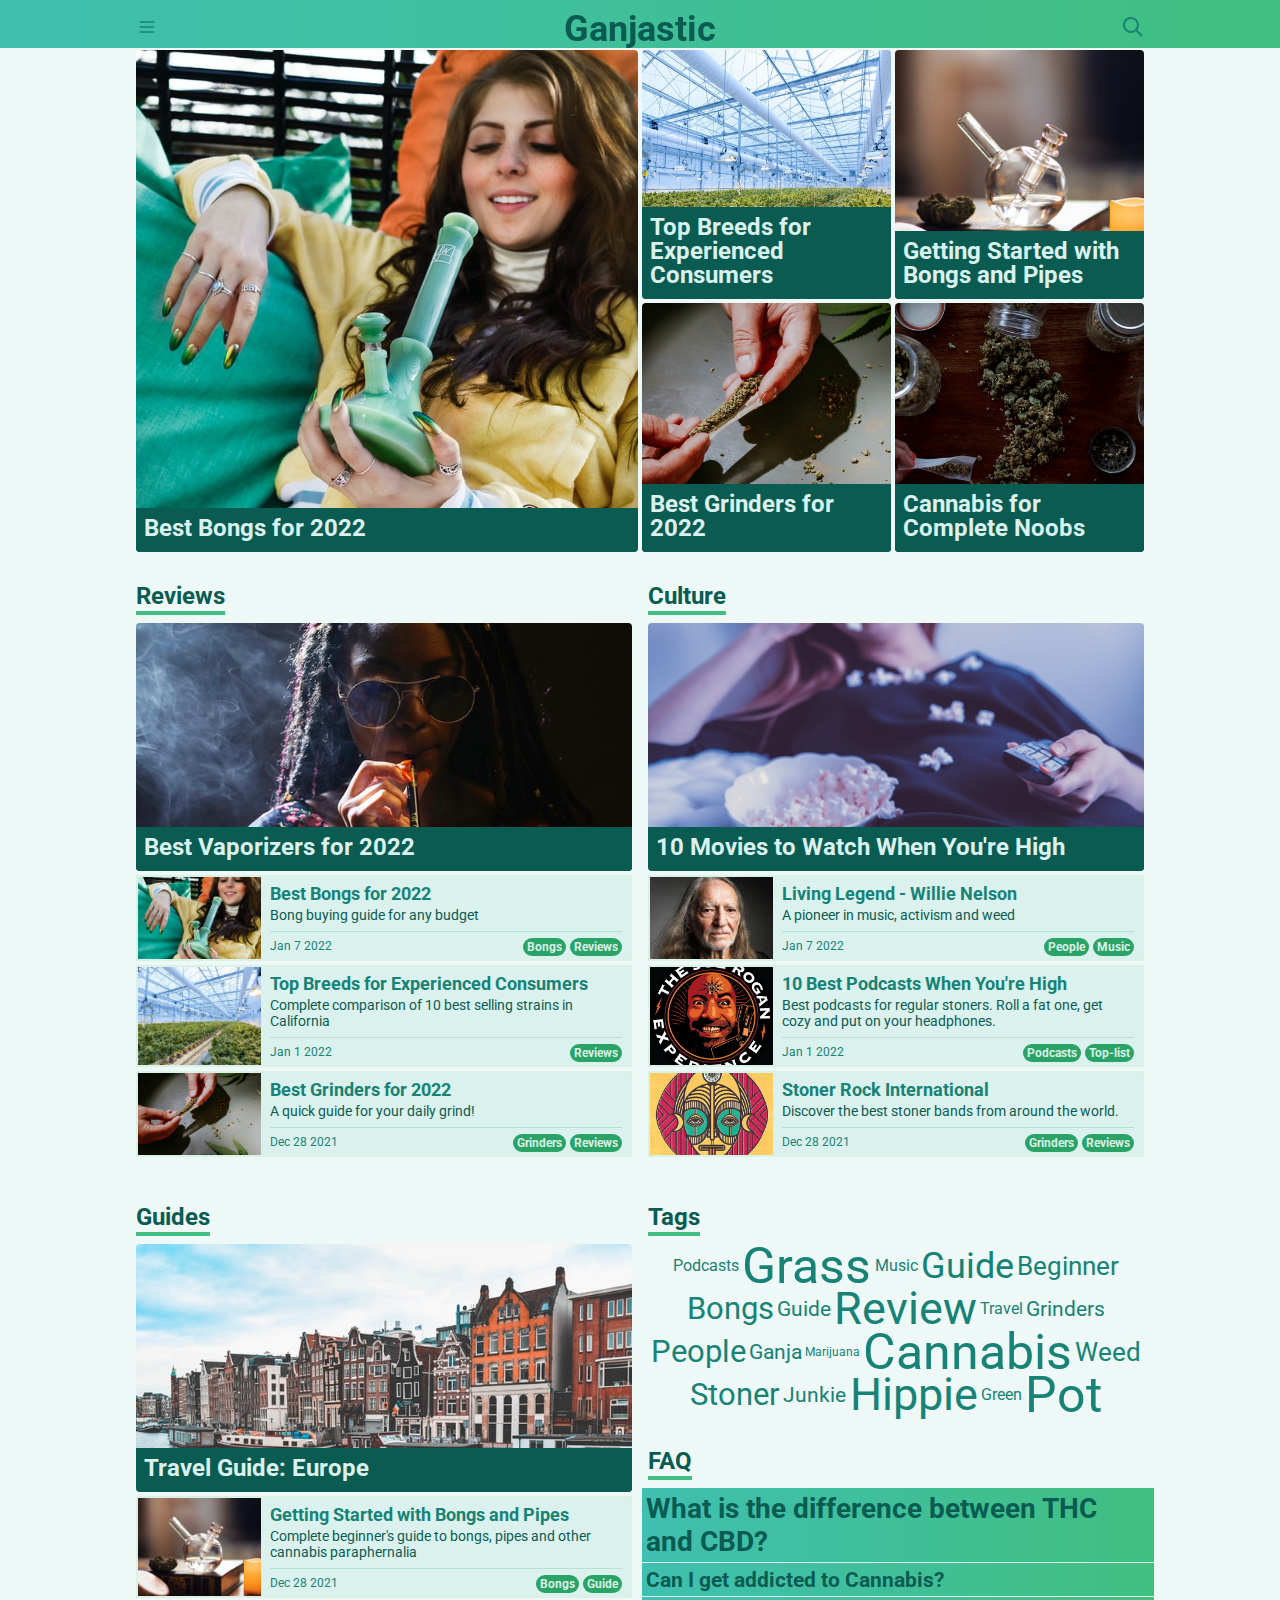
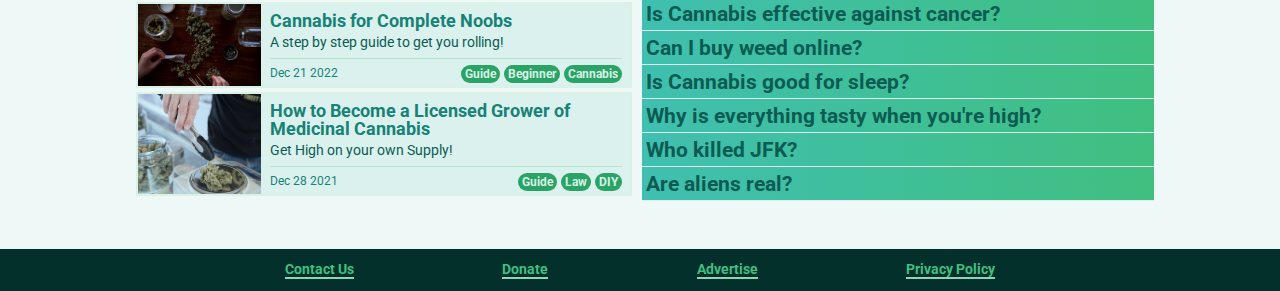
==== index.html @ bafd2094 "Initial commit" ====
<!DOCTYPE html>
<html>
    <head>
        <meta charset="UTF-8" />
        <meta name="viewport" content="width=device-width" />
        <title>Ganjastic - Mockup</title>
        <link rel="stylesheet" href="static/css/main.css" type="text/css" media="screen" title="no title" charset="utf-8">
        <link rel="preconnect" href="https://fonts.googleapis.com">
        <link rel="preconnect" href="https://fonts.gstatic.com" crossorigin>
        <link href="https://fonts.googleapis.com/css2?family=Lora:ital,wght@0,400;0,500;0,600;0,700;1,400;1,500;1,600;1,700&family=Roboto:ital,wght@0,100;0,300;0,400;0,500;0,700;0,900;1,100;1,300;1,400;1,500;1,700;1,900&display=swap" rel="stylesheet">
    </head>
    <body>
        <header>
            <!-- Navigation -->
            <nav id="navbar" class="flex gradient navbar">
                <div class="flex menubar container">
                    <!-- Menu Button -->
                    <button id="navToggle" class="navicon mobile-nav-toggle">
                        <svg xmlns="http://www.w3.org/2000/svg" fill="none" viewBox="0 0 24 24" stroke="currentColor">
                            <path stroke-linecap="round" stroke-linejoin="round" stroke-width="2" d="M4 6h16M4 12h16M4 18h16" />
                        </svg>
                    </button>
                    <!-- Logo -->
                    <a href="" class="navlink"><h1>Ganjastic</h1></a>
                    <!-- Search Button -->
                    <button id="searchToggle" class="navicon searchToggle">
                        <svg xmlns="http://www.w3.org/2000/svg" fill="currentColor" viewBox="0 0 20 20">
                            <path d="M12.9 14.32a8 8 0 1 1 1.41-1.41l5.35 5.33-1.42 1.42-5.33-5.34zM8 14A6 6 0 1 0 8 2a6 6 0 0 0 0 12z"></path>
                        </svg>
                    </button>
                </div>
                <!-- Primary Menu list -->
                <ul id="primaryNav" data-visible="false" class="primary-navigation flex gradient">
                   <li class="active">
                       <!-- Navigation link goes here -->
                       <a href="" class="navlink active">Home</a>
                   </li>
                   <li>
                       <!-- Navigation link goes here -->
                       <a href="" class="navlink">Reviews</a>
                   </li>
                   <li>
                       <!-- Navigation link goes here -->
                       <a href="" class="navlink">Culture</a>
                   </li>
                   <li>
                       <!-- Navigation link goes here -->
                       <a href="" class="navlink">Blog</a>
                   </li>
                   <li>
                       <!-- Navigation link goes here -->
                       <a href="" class="navlink">FAQ</a>
                   </li>
                   <li>
                       <!-- Navigation link goes here -->
                       <a href="" class="navlink">Contact</a>
                   </li>
                </ul>
                <!-- Search Box -->
                <div id="searchBox" class="searchBox gradient flex" data-visible="false">
                    <button id="searchClear" class="searchClear"><span class="navlink">x</span></button>

                    <input class="searchInput" type="search" value="" placeholder="Search..." name="q" id="q"/>
                    <button class="searchSubmit">
                        <spa class="navlink">Go</span>
                    </button>

                </div>
            </nav>
        </header>

        <main>
            <div class="container main-container">
                <!-- Featured Section -->
                <section class="featured-section">
                    <div class="default-grid grid">
                    <!-- Featured article card -->
                        <div class="article-card grid stacked">
                                <!-- Image goes here -->
                            <a href=""><img class="article-card--image" src="static/img/024-sm.jpg" alt=""></a>
                            <div class="article-card-content">
                                    <!-- Title goes here -->
                                <a href=""><h3 class="article-card-title">Best Bongs for 2022</h3></a>
                                    <!-- Subtitle goes here -->
                                    <div class="article-card-content-minor">

                                        <p class="article-card-subtitle">Bong buying guide for any budget</p>
                                        <div class="article-card-info">
                                            <!-- Date goes here -->
                                            <span class="date">Jan 7 2022</span>
                                            <!-- Tags go here -->
                                            <div class="tag-container">
                                            <a href=""><span class="tag">Bongs</span></a>
                                            <a href=""><span class="tag">Reviews</span></a>
                                            </div>
                                        </div>
                                    </div>
                            </div>
                        </div>
                        <!-- Cards after featured card -->
                        <!-- Another article card -->
                        <div class="article-card grid stacked">
                                <!-- Image goes here -->
                            <a href=""><img class="article-card--image" src="static/img/007-sm.jpg" alt=""></a>
                            <div class="article-card-content">
                                    <!-- Title goes here -->
                                <a href=""><h3 class="article-card-title">Top Breeds for Experienced Consumers</h3></a>
                                    <!-- Subtitle goes here -->
                                <div class="article-card-content-minor">
                                    <p class="article-card-subtitle">Complete comparison of 10 best selling strains in California</p>
                                    <div class="article-card-info">
                                        <!-- Date goes here -->
                                        <span class="date">Jan 1 2022</span>
                                        <!-- Tags go here -->
                                        <div class="tag-container">
                                        <a href=""><span class="tag">Reviews</span></a>
                                        </div>
                                    </div>
                                </div>
                            </div>
                        </div>
                        <!-- Another article card -->
                        <div class="article-card grid stacked">
                                <!-- Image goes here -->
                            <a href=""><img class="article-card--image" src="static/img/023-sm.jpg" alt=""></a>
                            <div class="article-card-content">
                                    <!-- Title goes here -->
                                <a href=""><h3 class="article-card-title">Getting Started with Bongs and Pipes</h3></a>
                                <div class="article-card-content-minor">
                                        <!-- Subtitle goes here -->
                                    <p class="article-card-subtitle">Complete beginner's guide to bongs, pipes and other cannabis paraphernalia</p>
                                    <div class="article-card-info">
                                        <!-- Date goes here -->
                                        <span class="date">Dec 28 2021</span>
                                        <!-- Tags go here -->
                                        <div class="tag-container">
                                        <a href=""><span class="tag">Bongs</span></a>
                                        <a href=""><span class="tag">Guide</span></a>
                                        </div>
                                    </div>
                                </div>
                            </div>
                        </div>
                        <!-- Another article card -->
                        <div class="article-card grid stacked">
                                <!-- Image goes here -->
                            <a href=""><img class="article-card--image" src="static/img/022-sm.jpg" alt=""></a>
                            <div class="article-card-content">
                                    <!-- Title goes here -->
                                <a href=""><h3 class="article-card-title">Best Grinders for 2022</h3></a>
                                    <!-- Subtitle goes here -->
                            <div class="article-card-content-minor">
                                <a href=""><p class="article-card-subtitle">A quick guide for your daily grind!</p></a>
                                <div class="article-card-info">
                                    <!-- Date goes here -->
                                    <span class="date">Dec 28 2021</span>
                                    <!-- Tags go here -->
                                    <div class="tag-container">
                                    <a href=""><span class="tag">Grinders</span></a>
                                    <a href=""><span class="tag">Reviews</span></a>
                                    </div>
                                </div>
                                </div>
                            </div>
                        </div>
                        <!-- Another article card -->
                        <div class="article-card grid stacked">
                                <!-- Image goes here -->
                            <a href=""><img class="article-card--image" src="static/img/006-sm.jpg" alt=""></a>
                            <div class="article-card-content">
                                <!-- Title goes here -->
                                <a href=""><h3 class="article-card-title">Cannabis for Complete Noobs</h3></a>
                                    <!-- Subtitle goes here -->
                                <div class="article-card-content-minor">
                                    <p class="article-card-subtitle">A step by step guide to get you rolling!</p>
                                    <div class="article-card-info">
                                        <!-- Date goes here -->
                                        <span class="date">Dec 21 2022</span>
                                        <div class="tag-container">

                                        <!-- Tags go here -->
                                        <a href=""><span class="tag">Guide</span></a>
                                        <a href=""><span class="tag">Beginner</span></a>
                                        <a href=""><span class="tag">Cannabis</span></a>
                                        </div>
                                    </div>
                                </div>
                            </div>
                        </div>
                    </div>
                </section>

                <!-- Double Section #1 -->
                <div class="section-container grid">
                    <!-- Section #1 -->
                    <section class="article-section" >
                        <h2 class="main-section-heading"><a href="">Reviews</a></h2>
                        <div class="default-grid grid">                    
                            <!-- Another horizontal article card -->
                            <div class="article-card grid stacked">
                                    <!-- Image goes here -->
                                <a href=""><img class="article-card--image" src="static/img/clear-cannabis-QckzT2c1ICs-unsplash.jpg" alt=""></a>
                                <div class="article-card-content">
                                        <!-- Title goes here -->
                                    <a href=""><h3 class="article-card-title">Best Vaporizers for 2022</h3></a>
                                        <!-- Subtitle goes here -->
                                    <div class="article-card-content-minor">
                                        <p class="article-card-subtitle">Best vaporizer brands reviewed</p>
                                        <div class="article-card-info">
                                            <!-- Date goes here -->
                                            <span class="date">Jan 9 2022</span>
                                            <!-- Tags go here -->
                                            <div class="tag-container">
                                            <span class="tag">Reviews</span>
                                            </div>
                                        </div>
                                    </div>
                                </div>
                            </div>                    
                        
                            <!-- Another horizontal article card -->
                            <div class="horizontal-article-card grid">
                                    <!-- Image goes here -->
                                <a href=""><img class="article-card--image" src="static/img/024-sm.jpg" alt=""></a>
                                <div class="article-card-content">
                                        <!-- Title goes here -->
                                    <a href=""><h3 class="article-card-title">Best Bongs for 2022</h3></a>
                                        <!-- Subtitle goes here -->
                                    <div class="article-card-content-minor">
                                        <p class="article-card-subtitle">Bong buying guide for any budget</p>
                                        <div class="article-card-info">
                                            <!-- Date goes here -->
                                            <span class="date">Jan 7 2022</span>
                                            <!-- Tags go here -->
                                            <div class="tag-container">
                                            <a href=""><span class="tag">Bongs</span></a>
                                            <a href=""><span class="tag">Reviews</span></a>
                                            </div>
                                        </div>
                                    </div>
                                </div>
                            </div>
                        
                            <!-- Another horizontal article card -->
                            <div class="horizontal-article-card grid">
                                    <!-- Image goes here -->
                                <a href=""><img class="article-card--image" src="static/img/007-sm.jpg" alt=""></a>
                                <div class="article-card-content">
                                        <!-- Title goes here -->
                                    <a href=""><h3 class="article-card-title">Top Breeds for Experienced Consumers</h3></a>
                                        <!-- Subtitle goes here -->
                                    <div class="article-card-content-minor">
                                        <p class="article-card-subtitle">Complete comparison of 10 best selling strains in California</p>
                                        <div class="article-card-info">
                                            <!-- Date goes here -->
                                            <span class="date">Jan 1 2022</span>
                                            <!-- Tags go here -->
                                            <div class="tag-container">
                                                <a href=""><span class="tag">Reviews</span></a>
                                            </div>
                                        </div>
                                    </div>
                                </div>
                            </div>                    
                        
                            <!-- Another horizontal article card -->
                            <div class="horizontal-article-card grid">
                                    <!-- Image goes here -->
                                <img class="article-card--image" src="static/img/022-sm.jpg" alt="">
                                <div class="article-card-content">
                                        <!-- Title goes here -->
                                    <a href=""><h3 class="article-card-title">Best Grinders for 2022</h3></a>
                                        <!-- Subtitle goes here -->
                                    <div class="article-card-content-minor">
                                        <a href=""><p class="article-card-subtitle">A quick guide for your daily grind!</p></a>
                                        <div class="article-card-info">
                                            <!-- Date goes here -->
                                            <span class="date">Dec 28 2021</span>
                                            <!-- Tags go here -->
                                            <div class="tag-container">
                                            <a href=""><span class="tag">Grinders</span></a>
                                            <a href=""><span class="tag">Reviews</span></a>
                                            </div>
                                        </div>
                                    </div>
                                </div>
                            </div>
                        </div>
                    
                    </section>
                    <!-- Section #2 -->
                    <section class="article-section" >
                        <h2 class="main-section-heading"><a href="">Culture</a></h2>
                        <div class="default-grid grid">                    
                            <!-- Another horizontal article card -->
                            <div class="article-card grid stacked">
                                    <!-- Image goes here -->
                                <a href=""><img class="article-card--image" src="static/img/jeshoots-com-PpYOQgsZDM4-unsplash.jpg" alt=""></a>
                                <div class="article-card-content">
                                        <!-- Title goes here -->
                                    <a href=""><h3 class="article-card-title">10 Movies to Watch When You're High</h3></a>
                                        <!-- Subtitle goes here -->
                                    <div class="article-card-content-minor">
                                        <p class="article-card-subtitle">Best movies for couch stoners!</p>
                                        <div class="article-card-info">
                                            <!-- Date goes here -->
                                            <span class="date">Jan 2 2022</span>
                                            <!-- Tags go here -->
                                            <div class="tag-container">
                                            <span class="tag">Movies</span>
                                            <span class="tag">Top-list</span>
                                            </div>
                                        </div>
                                    </div>
                                </div>
                            </div>                    
                        
                            <!-- Another horizontal article card -->
                            <div class="horizontal-article-card grid">
                                    <!-- Image goes here -->
                                <a href=""><img class="article-card--image" src="static/img/WillieNelson_Seliger.jpg" alt=""></a>
                                <div class="article-card-content">
                                        <!-- Title goes here -->
                                    <a href=""><h3 class="article-card-title">Living Legend - Willie Nelson</h3></a>
                                        <!-- Subtitle goes here -->
                                    <div class="article-card-content-minor">
                                        <p class="article-card-subtitle">A pioneer in music, activism and weed</p>
                                        <div class="article-card-info">
                                            <!-- Date goes here -->
                                            <span class="date">Jan 7 2022</span>
                                            <!-- Tags go here -->
                                            <div class="tag-container">
                                            <a href=""><span class="tag">People</span></a>
                                            <a href=""><span class="tag">Music</span></a>
                                            </div>
                                        </div>
                                    </div>
                                </div>
                            </div>
                        
                            <!-- Another horizontal article card -->
                            <div class="horizontal-article-card grid">
                                    <!-- Image goes here -->
                                <a href=""><img class="article-card--image" src="static/img/jre.jpg" alt=""></a>
                                <div class="article-card-content">
                                        <!-- Title goes here -->
                                    <a href=""><h3 class="article-card-title">10 Best Podcasts When You're High</h3></a>
                                        <!-- Subtitle goes here -->
                                    <div class="article-card-content-minor">
                                        <p class="article-card-subtitle">Best podcasts for regular stoners. Roll a fat one, get cozy and put on your headphones.</p>
                                        <div class="article-card-info">
                                            <!-- Date goes here -->
                                            <span class="date">Jan 1 2022</span>
                                            <!-- Tags go here -->
                                            <div class="tag-container">
                                                <a href=""><span class="tag">Podcasts</span></a>
                                                <a href=""><span class="tag">Top-list</span></a>
                                            </div>
                                        </div>
                                    </div>
                                </div>
                            </div>                    
                        
                            <!-- Another horizontal article card -->
                            <div class="horizontal-article-card grid">
                                    <!-- Image goes here -->
                                <img class="article-card--image" src="static/img/naxatras.jpg" alt="">
                                <div class="article-card-content">
                                        <!-- Title goes here -->
                                    <a href=""><h3 class="article-card-title">Stoner Rock International</h3></a>
                                        <!-- Subtitle goes here -->
                                    <div class="article-card-content-minor">
                                        <a href=""><p class="article-card-subtitle">Discover the best stoner bands from around the world.</p></a>
                                        <div class="article-card-info">
                                            <!-- Date goes here -->
                                            <span class="date">Dec 28 2021</span>
                                            <!-- Tags go here -->
                                            <div class="tag-container">
                                            <a href=""><span class="tag">Grinders</span></a>
                                            <a href=""><span class="tag">Reviews</span></a>
                                            </div>
                                        </div>
                                    </div>
                                </div>
                            </div>
                        </div>
                    
                    </section>
                </div>
                <!-- Double Section #2 -->
                <div class="section-container grid">
                    <!-- Section #2.1 -->
                    <section class="article-section" >
                        <h2 class="main-section-heading"><a href="">Guides</a></h2>
                        <div class="default-grid grid">                    
                            <!-- Another horizontal article card -->
                            <div class="article-card grid stacked">
                                    <!-- Image goes here -->
                                <a href=""><img class="article-card--image" src="static/img/nastya-dulhiier-FiSdT1rZKH8-unsplash.jpg" alt=""></a>
                                <div class="article-card-content">
                                        <!-- Title goes here -->
                                    <a href=""><h3 class="article-card-title">Travel Guide: Europe</h3></a>
                                        <!-- Subtitle goes here -->
                                    <div class="article-card-content-minor">
                                        <p class="article-card-subtitle">What to do and what no do when you're trying to get high in the EU</p>
                                        <div class="article-card-info">
                                            <!-- Date goes here -->
                                            <span class="date">Dec 15 2021</span>
                                            <!-- Tags go here -->
                                            <div class="tag-container">
                                            <span class="tag">Guide</span>
                                            <span class="tag">Travel</span>
                                            </div>
                                        </div>
                                    </div>
                                </div>
                            </div>                    
                        
                            <!-- Another horizontal article card -->
                            <div class="horizontal-article-card grid">
                                                                <!-- Image goes here -->
                                <a href=""><img class="article-card--image" src="static/img/023-sm.jpg" alt=""></a>
                                <div class="article-card-content">
                                        <!-- Title goes here -->
                                    <a href=""><h3 class="article-card-title">Getting Started with Bongs and Pipes</h3></a>
                                    <div class="article-card-content-minor">
                                            <!-- Subtitle goes here -->
                                        <p class="article-card-subtitle">Complete beginner's guide to bongs, pipes and other cannabis paraphernalia</p>
                                        <div class="article-card-info">
                                            <!-- Date goes here -->
                                            <span class="date">Dec 28 2021</span>
                                            <!-- Tags go here -->
                                            <div class="tag-container">
                                            <a href=""><span class="tag">Bongs</span></a>
                                            <a href=""><span class="tag">Guide</span></a>
                                            </div>
                                        </div>
                                    </div>
                                </div>
                            </div>
                        
                            <!-- Another horizontal article card -->
                            <div class="horizontal-article-card grid">
                                <!-- Image goes here -->
                                <a href=""><img class="article-card--image" src="static/img/006-sm.jpg" alt=""></a>
                                <div class="article-card-content">
                                    <!-- Title goes here -->
                                    <a href=""><h3 class="article-card-title">Cannabis for Complete Noobs</h3></a>
                                        <!-- Subtitle goes here -->
                                    <div class="article-card-content-minor">
                                        <p class="article-card-subtitle">A step by step guide to get you rolling!</p>
                                        <div class="article-card-info">
                                            <!-- Date goes here -->
                                            <span class="date">Dec 21 2022</span>
                                            <div class="tag-container">
    
                                            <!-- Tags go here -->
                                            <a href=""><span class="tag">Guide</span></a>
                                            <a href=""><span class="tag">Beginner</span></a>
                                            <a href=""><span class="tag">Cannabis</span></a>
                                            </div>
                                        </div>
                                    </div>
                                </div>
                            </div>                    
                        
                            <!-- Another horizontal article card -->
                            <div class="horizontal-article-card grid">
                                    <!-- Image goes here -->
                                <img class="article-card--image" src="static/img/004-sm.jpg" alt="">
                                <div class="article-card-content">
                                        <!-- Title goes here -->
                                    <a href=""><h3 class="article-card-title">How to Become a Licensed Grower of Medicinal Cannabis</h3></a>
                                        <!-- Subtitle goes here -->
                                    <div class="article-card-content-minor">
                                        <a href=""><p class="article-card-subtitle">Get High on your own Supply!</p></a>
                                        <div class="article-card-info">
                                            <!-- Date goes here -->
                                            <span class="date">Dec 28 2021</span>
                                            <!-- Tags go here -->
                                            <div class="tag-container">
                                            <a href=""><span class="tag">Guide</span></a>
                                            <a href=""><span class="tag">Law</span></a>
                                            <a href=""><span class="tag">DIY</span></a>
                                            </div>
                                        </div>
                                    </div>
                                </div>
                            </div>
                        </div>
                    
                    </section>
                    <!-- Section #2 -->
                    <section class="article-section" >

                        <div>
                            <h2 class="main-section-heading"><a href="">Tags</a></h2>
                            <div class="tag-cloud grid">
                                <ul class="cloud">
                                    <li><a data-weight="3"href="">Podcasts</a><span></span></li>
                                    <li><a data-weight="10"href="">Grass</a><span></span></li>
                                    <li><a data-weight="3"href="">Music</a><span></span></li>
                                    <li><a data-weight="7"href="">Guide</a><span></span></li>
                                    <li><a data-weight="5"href="">Beginner</a><span></span></li>
                                    <li><a data-weight="6"href="">Bongs</a><span></span></li>
                                    <li><a data-weight="4"href="">Guide</a><span></span></li>
                                    <li><a data-weight="9"href="">Review</a><span></span></li>
                                    <li><a data-weight="3"href="">Travel</a><span></span></li>
                                    <li><a data-weight="4"href="">Grinders</a><span></span></li>
                                    <li><a data-weight="6"href="">People</a><span></span></li>
                                    <li><a data-weight="4"href="">Ganja</a><span></span></li>
                                    <li><a data-weight="2"href="">Marijuana</a><span></span></li>
                                    <li><a data-weight="10"href="">Cannabis</a><span></span></li>
                                    <li><a data-weight="5"href="">Weed</a><span></span></li>
                                    <li><a data-weight="6"href="">Stoner</a><span></span></li>
                                    <li><a data-weight="4"href="">Junkie</a><span></span></li>
                                    <li><a data-weight="9"href="">Hippie</a><span></span></li>
                                    <li><a data-weight="3"href="">Green</a><span></span></li>
                                    <li><a data-weight="10"href="">Pot</a><span></span></li>
                                    
                                </ul>
                                

                            </div>
                        </div>
                        <div>
                            <h2 class="main-section-heading"><a href="">FAQ</a></h2>
                            <div class="grid">                    
                                <!-- FAQ -->
                                <div class="gradient faq">
                                    <a href=""><h3>What is the difference between THC and CBD?</h3></a>
                                </div>
                                <div class="gradient faq">
                                    <a href=""><h3>Can I get addicted to Cannabis?</h3></a>
                                </div>
                                <div class="gradient faq">
                                    <a href=""><h3>Is Cannabis effective against cancer?</h3></a>
                                </div>
                                <div class="gradient faq">
                                    <a href=""><h3>Can I buy weed online?</h3></a>
                                </div>
                                <div class="gradient faq">
                                    <a href=""><h3>Is Cannabis good for sleep?</h3></a>
                                </div>
                                <div class="gradient faq">
                                    <a href=""><h3>Why is everything tasty when you're high?</h3></a>
                                </div>
                                <div class="gradient faq">
                                    <a href=""><h3>Who killed JFK?</h3></a>
                                </div>
                                <div class="gradient faq">
                                    <a href=""><h3>Are aliens real?</h3></a>
                                </div>
                            </div>
                        </div>                    
                    </section>

                </div>                            
           </div>
        </main>
        <footer class="footer-container">
            <div class="footer flex container">
                <a href="">Contact Us</a>
                <a href="">Donate</a>
                <a href="">Advertise</a>
                <a href="">Privacy Policy</a>               
            </div>
        </footer>
         <script src="static/js/nav.js"></script>
    </body>
</html>
---- static/css/main.css ----
/*========================================
Root Variables
========================================*/

:root {
/* Colors */
    --clr-primary-50: hsl(173, 45%, 95%);
    --clr-primary-100: hsl(173, 45%, 90%);
    --clr-primary-200: hsl(173, 45%, 80%);
    --clr-primary-300: hsl(173, 45%, 70%);
    --clr-primary-400: hsl(173, 45%, 60%);
    --clr-primary-500: hsl(173, 50%, 50%);
    --clr-primary-600: hsl(173, 60%, 40%);
    --clr-primary-700: hsl(173, 70%, 30%);
    --clr-primary-800: hsl(173, 80%, 20%);
    --clr-primary-900: hsl(173, 90%, 10%);
    --clr-secondary-50: hsl(150, 45%, 95%);
    --clr-secondary-100: hsl(150, 45%, 90%);
    --clr-secondary-200: hsl(150, 45%, 80%);
    --clr-secondary-300: hsl(150, 45%, 70%);
    --clr-secondary-400: hsl(150, 45%, 60%);
    --clr-secondary-500: hsl(150, 50%, 50%);
    --clr-secondary-600: hsl(150, 60%, 40%);
    --clr-secondary-700: hsl(150, 70%, 30%);
    --clr-secondary-800: hsl(150, 80%, 20%);
    --clr-secondary-900: hsl(150, 90%, 10%);

/* Font Sizes */
    --fs-100: 0.65rem;
    --fs-200: 0.725rem;
    --fs-300: 0.85rem;
    --fs-400: 1rem;
    --fs-500: 1.125rem;
    --fs-600: 1.5rem;
    --fs-700: 1.75rem;
    --fs-800: 2rem;
    --fs-900: 2.75rem;
/* Font Faces */
    --ff-primary: "Roboto", sans-serif;
    --ff-secondary: "Lora", serif;
}

/*========================================
Reset CSS
========================================*/

/* Box sizing rules */
*,
*::before,
*::after {
  box-sizing: border-box;
}

/* Remove default margin */
body,
h1,
h2,
h3,
h4,
p,
figure,
blockquote,
dl,
dd,
li {
  margin: 0;
  padding: 0;
}

/* Remove list styles on ul, ol elements with a list role, which suggests default styling will be removed */
ul,
ol {
  list-style: none;
  padding: 0;
  margin: 0;
}

/* Set core root defaults */
html:focus-within {
  scroll-behavior: smooth;
}

/* Set core body defaults */
body {
  text-rendering: optimizeSpeed;
  background: var(--clr-primary-50);
}

/* A elements that don't have a class get default styles */
a {
  text-decoration: none;
  font-family: var(--ff-primary);
  color: inherit;
}

/* Make images easier to work with */
img,
picture {
  max-width: 100%;
  display: block;
}

/* Inherit fonts for inputs and buttons */
input,
button,
textarea,
select {
  font: inherit;
}

/* Remove all animations, transitions and smooth scroll for people that prefer not to see them */
@media (prefers-reduced-motion: reduce) {
  html:focus-within {
   scroll-behavior: auto;
  }

  *,
  *::before,
  *::after {
    animation-duration: 0.01ms !important;
    animation-iteration-count: 1 !important;
    transition-duration: 0.01ms !important;
    scroll-behavior: auto !important;
  }
}

/*========================================
Main CSS
========================================*/
/* General Classes */
/* Main Navigation */
/* Article Cards - Featured Section */

/*========================================
General Classes
========================================*/

.flex {
    display: flex;
}

.grid {
    display: grid;
}

.container {
    max-width: 1024px;
    font-family: var(--ff-primary);
    margin:auto;

}
.stacked > * {
    grid-column: 1/2;
    grid-row: 1/2;
}
.ztop {
    position: fixed;
    z-index: 999;
}

.gradient {
    background: linear-gradient(90deg, var(--clr-primary-500), var(--clr-secondary-500));
}

.article-section {
    margin-bottom: 1rem;
}

/*========================================
Navigation
========================================*/

.navbar {
    font-family: var(--ff-primary);
    position: fixed;
    top: 0;
    z-index: 999;
    width: 100%;
    height: 3rem;
    transition: top 250ms;
}

.menubar {
    z-index: 999;
    align-items: center;
    justify-content: space-between;
    width: 100%;
}

.primary-navigation {
    flex-direction:column;
    gap: 0.5rem;
    position: fixed;
    top:0;
    width: 100%;
    transform: translateX(-100%);
    transition: 250ms ease-in;
    padding-top: 3.5rem;
    padding-left: 2.5rem;
    padding-bottom: 2.5rem;
    z-index: 900;
}

.primary-navigation[data-visible="true"] {
    transform: translateX(0%);
}

.navlink {
    cursor: pointer;
    color: var(--clr-primary-800);
    font-size: var(--fs-500);
    font-weight: 600;
    margin: .5rem
    /* padding: 0.5rem; */
}

.navlink.active {
    border-bottom: .25rem solid var(--clr-primary-600);
}

.navicon {
    color: var(--clr-primary-700);
    cursor: pointer;
    background: transparent;
    width: 2rem;
    border: none;
    margin: .2rem;

}
.searchBox {
    flex-direction: row;
    align-items: center;
    justify-content: center;
    gap: 0.1rem;
    position: fixed;
    top:0;
    width: 100%;
    transform: translateX(100%);
    transition: 250ms ease-in;
    padding-top: 3.5rem;
    padding-bottom: .5rem;
    z-index: 800;
}

.searchBox[data-visible="true"] {
    transform: translateX(0%);
}

.searchBox input {
    color: var(--clr-primary-900);
    width: 100%;
    max-width: 700px;
    height: var(--fs-600);
    border: none;
    box-shadow: 1px 10px 5px hsl(0, 0%, 0%, .15)
}

.searchBox button {
    background: transparent;
    border: none;
}

.main-section-heading {
    width: fit-content;
    margin-top: 1.75rem;
    margin-bottom: .5rem;
    margin-left: .5rem;
    font-size: var(--fs-600);
    font-weight: 700;
    font-family: var(--ff-secondary);
    color: var(--clr-primary-800);
    border-bottom: solid .25rem var(--clr-secondary-500)
}

.main-container {
    margin-top: 3.125rem;
}

.default-grid {
    margin-left: .5rem;
    margin-right: .5rem;
    grid-template-rows: repeat(auto-fit, minmax(5rem, 1fr));
    gap: .25rem;
}
/*========================================
Featured Articles
========================================*/


.featured-sidebar {
    gap: .3rem;
}

.article-card {
    border-radius: .25rem;
    overflow: hidden;
    aspect-ratio: 2/1;
}

.article-card--image {
    width: 100%;
    height: 100%;
    object-fit: cover;
    aspect-ratio: 2/1;
}

.featured-section .article-card:nth-child(1) {
    grid-row: span 2;
    aspect-ratio: 1;
}

.featured-section .article-card:nth-child(1) .article-card--image {
    aspect-ratio: 1;
}

.featured-article .article-card-title {
    font-size: var(--fs-600);
}

.article-card-content {
    background: var(--clr-primary-800);
    align-self: end;
    padding-bottom: .5rem;
    padding-top: .5rem;
    padding-left: .5rem;
    padding-right: .5rem;
}

.article-card-title {
    margin-bottom: .25rem;
    font-size: var(--fs-500);
    line-height: 1;
    font-weight: 700;
    color: var(--clr-primary-100);
}

.article-card-subtitle {
    margin-bottom: .5rem;
    font-size: var(--fs-300);
    color: var(--clr-secondary-200);
    font-weight: 400;
}

.article-card-info {
    display: flex;
    justify-content: space-between;

}

.tag {
    background: var(--clr-secondary-600);
    font-size: var(--fs-200);
    font-weight: 700;
    color: var(--clr-secondary-100);
    padding: .125rem;
    padding-left: .25rem;
    padding-right: .25rem;
    border-radius: 5rem;
}

.article-card-info .date {
    font-size: var(--fs-200);
    color: var(--clr-secondary-200);
    align-self: center;
    /* font-weight: 300; */
}


/*========================================
Horizontal Articles
========================================*/

.horizontal-article-card {
    grid-template-columns: 1fr 3fr;
    gap: .1rem;
    background: var(--clr-secondary-100);
    padding: .125rem;
    margin-top: .5rem;
}

.horizontal-article-card .article-card--image {
    align-self: center;
}
.horizontal-article-card .article-card-content {
    background: var(--clr-primary-100);
    padding-bottom: .25rem;
    align-self: center;
}
.horizontal-article-card .article-card-title {
    color: var(--clr-primary-700);
}

.horizontal-article-card .article-card-subtitle {
    color: var(--clr-primary-800);
}
.horizontal-article-card .article-card-info {
    padding-top: .25rem;
    border-top: .1rem solid var(--clr-secondary-200);
}
.horizontal-article-card .article-card-info .date {
    color: var(--clr-primary-700);
}
/*========================================
FAQ
========================================*/
.faq {
    color: var(--clr-primary-800);
    font-size: var(--fs-500);
    width: 100%;
    height: 100%;
    padding: .25rem;
    margin-left: .125rem;
    border-bottom: 1px solid var(--clr-primary-100);
}

.faq:nth-child(1) {
    font-size: var(--fs-600);
}

ul.cloud {
    list-style: none;
    padding-left: 0;
    display: flex;
    flex-wrap: wrap;
    align-items: center;
    justify-content: center;
    line-height: 2.5rem;    
}

ul.cloud a[data-weight="2"] { --size: 2; }
ul.cloud a[data-weight="3"] { --size: 3; }
ul.cloud a[data-weight="4"] { --size: 4; }
ul.cloud a[data-weight="5"] { --size: 5; }
ul.cloud a[data-weight="6"] { --size: 6; }
ul.cloud a[data-weight="7"] { --size: 7; }
ul.cloud a[data-weight="8"] { --size: 8; }
ul.cloud a[data-weight="9"] { --size: 9; }  
ul.cloud a[data-weight="10"] { --size: 10; }

ul.cloud a {
    color: var(--clr-primary-700);
    display: block;
    font-size: 1.5rem;
    padding: .1rem;
    text-decoration: none;
    position: relative;
    font-size: calc(var(--size) * 0.3rem + 0.125rem);
  }
ul.cloud a:hover {
  background-color: var(--clr-secondary-300);
}

/*========================================
Hero Section
========================================*/  
/* .hero-section {
    width: 100%;
    height: 15rem;
    justify-items: center;
    align-content: center;
    grid-template-columns: 1fr 1fr 1fr;
    margin-bottom: 2rem;

}
.hero-section button {
    font-family: var(--ff-primary);
    cursor: pointer;
    
}

.action-btn-primary {
    font-size: var(--fs-500);
    font-weight: bold;
    border-radius: .5rem;
    padding-top: .75rem;
    padding-bottom: .75rem;
    padding-right: 1rem;
    padding-left: 1rem;
    color: var(--clr-primary-50);
} */


/*========================================
Footer
========================================*/
.footer-container {
    margin-top: 2rem;
    background-color: var(--clr-primary-900);
    color: var(--clr-secondary-500);

}
.footer {
    flex-direction: row;
    font-weight: bold;
    justify-content: space-evenly;
    align-content: center;
    padding: .5rem;
    padding-top: .75rem;
    padding-bottom: .75rem;
    font-size: var(--fs-300);

}

.footer a {
    border-bottom: .125rem solid var(--clr-secondary-300) ;

}




/*========================================
Media Queries
========================================*/

@media (min-width:800px) {
    .navlink:hover, .navicon:hover {
        color: var(--clr-primary-100);
    
    }
    
    .featured-section .default-grid {
        grid-template-columns: 1fr 1fr 1fr 1fr;
        /* grid-template-rows: 1fr 1fr; */
        /* grid-auto-flow; */
    }

    .featured-section .article-card:nth-child(1) {
        grid-column: span 2;
        /* aspect-ratio: 1; */
    }

    .featured-section .article-card {
        aspect-ratio: 1;
    }

    .article-card-title {
        font-size: var(--fs-600);
    }
    .stacked .article-card-title:hover {
        color: var(--clr-primary-50);
    }
    .article-card-title:hover {
        color: var(--clr-primary-800);
    }

    .article-card--image {
        width: 100%;
        height: 100%;
    }

    .tag:hover {
        color: var(--clr-secondary-50);
        background-color: var(--clr-secondary-800);
    }

    .main-section-heading:hover {
        color: var(--clr-primary-700);
        border-bottom: solid .25rem var(--clr-primary-300);
    }

    .stacked .article-card-content-minor {
        max-height: 0;
        overflow: hidden;
        transition: max-height 250ms ease-out;
    }

    .article-card:hover .article-card-content-minor {
        max-height: 20rem;
        transition: max-height 250ms ease-in;
    }
    .horizontal-article-card {
        align-self: start;
        grid-column: span 2;
        margin-top: 0;
        height: 100%;
        width: 100%;
    }
    /* .horizontal-article-card .article-card--image {
        width: 100%;
        height: 100%;
    } */
    .horizontal-article-card .article-card-title {
        font-size: var(--fs-500);
    }
    .article-section .article-card {
        grid-column: span 1;
        grid-row: span 2;
        height: 100%;
        width: 100%;
        aspect-ratio: 2/1;
    }
    .faq:hover {
        color: var(--clr-primary-100);

    }
    .primary-navigation {
        flex-direction:row;
        justify-content: center;
        gap: 0.5rem;
        position: fixed;
        top:0;
        width: 100%;
        transform: translateX(-100%);
        transition: 250ms ease-in;
        padding-top: 3.5rem;
        padding-left: 2.5rem;
        padding-bottom: .5rem;
        z-index: 900;
    }

    .section-container {
        grid-template-columns: 1fr 1fr;

    }

    .section-container .article-section .default-grid {
        grid-template-columns: 1fr;
    }

    .section-container .article-card {
        grid-column: span 1;
        grid-row: span 2;
    }

    .section-container .horizontal-article-card {
        align-self: start;
        grid-column: span 1;
    }
}
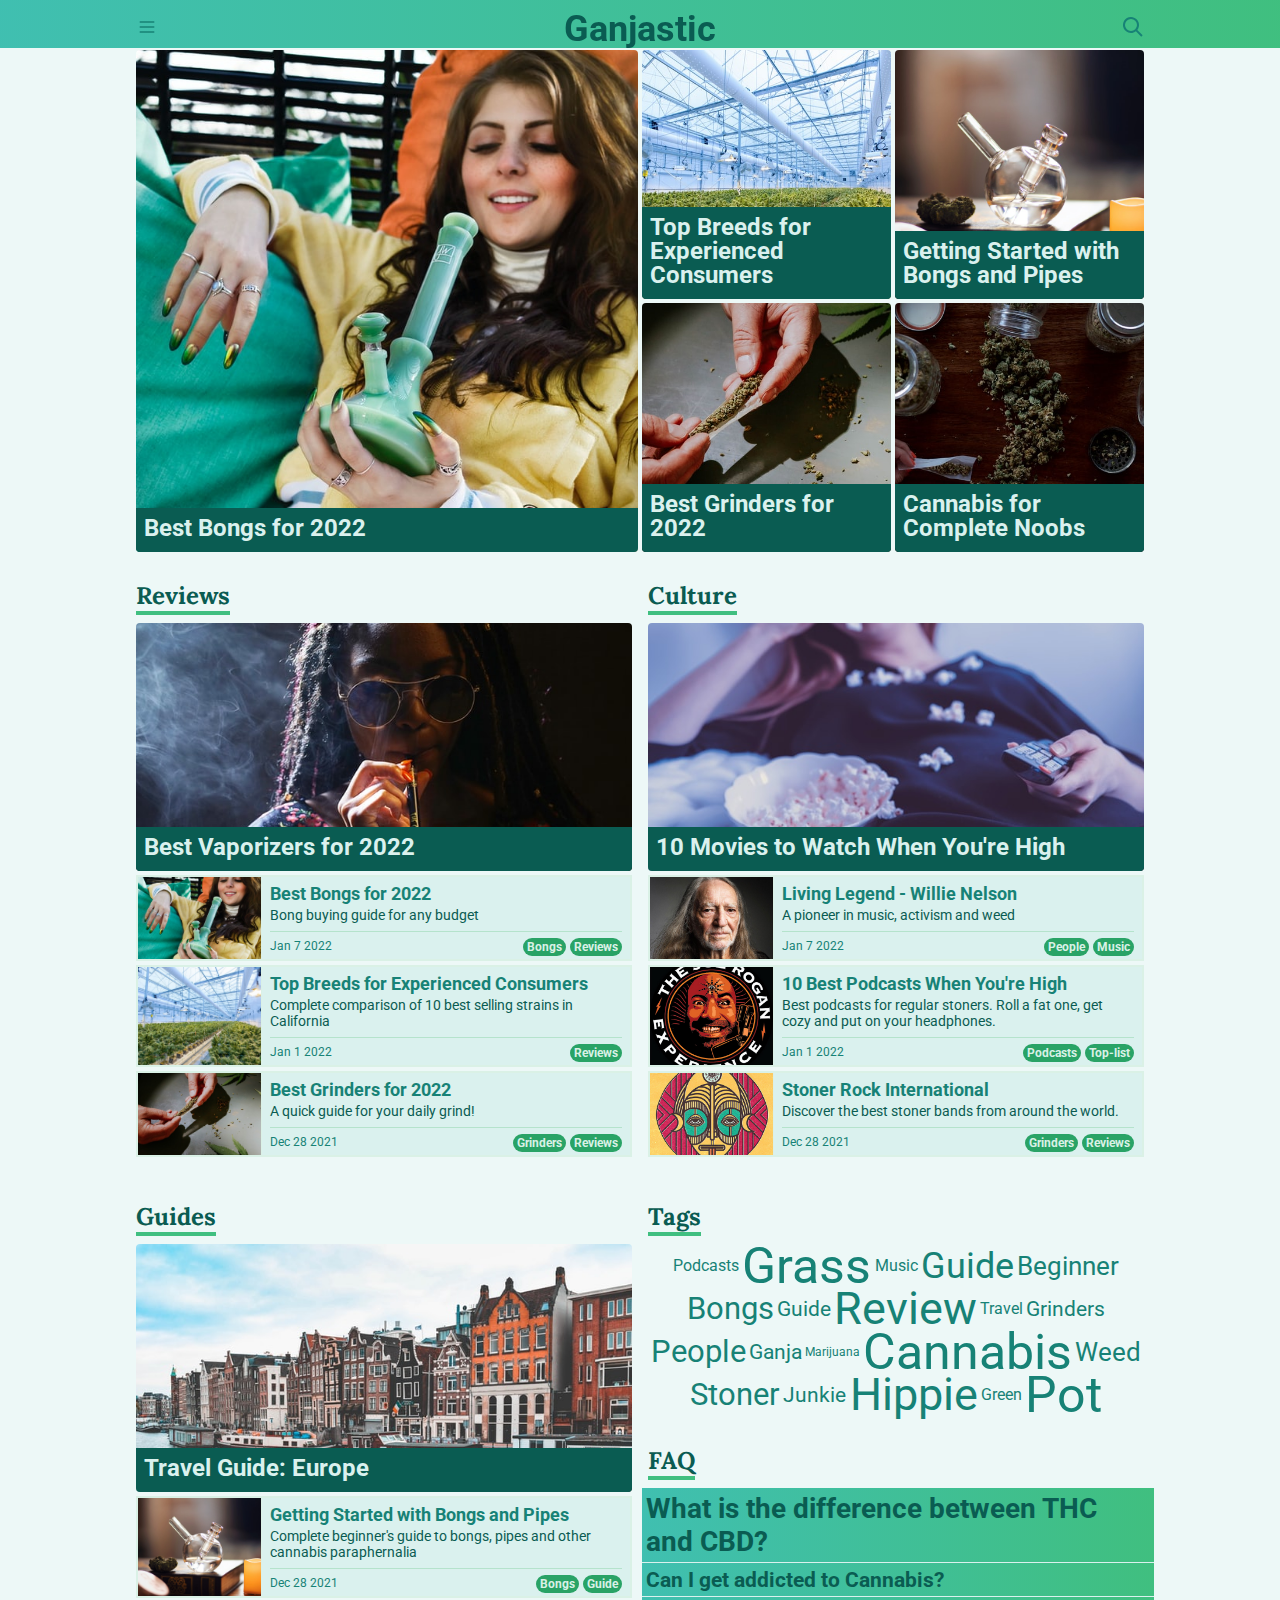
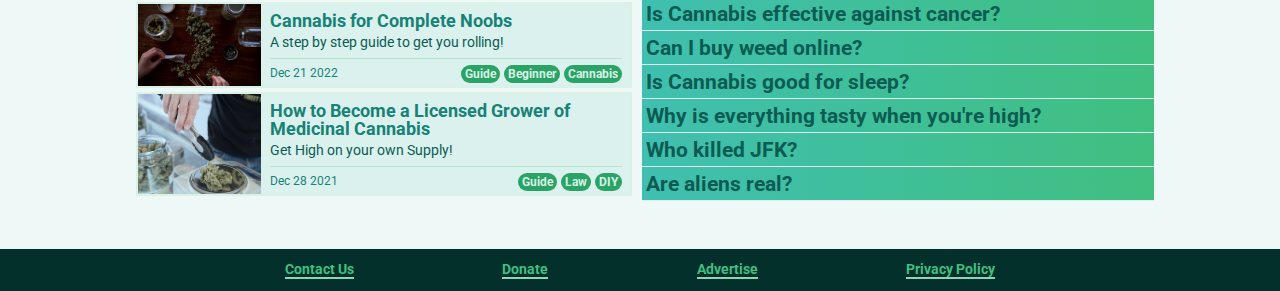
==== commit 6ae39c6e: "fixed links" ====
--- a/index.html
+++ b/index.html
@@ -21,7 +21,7 @@
                         </svg>
                     </button>
                     <!-- Logo -->
-                    <a href="" class="navlink"><h1>Ganjastic</h1></a>
+                    <a href="index.html" class="navlink"><h1>Ganjastic</h1></a>
                     <!-- Search Button -->
                     <button id="searchToggle" class="navicon searchToggle">
                         <svg xmlns="http://www.w3.org/2000/svg" fill="currentColor" viewBox="0 0 20 20">
@@ -33,27 +33,27 @@
                 <ul id="primaryNav" data-visible="false" class="primary-navigation flex gradient">
                    <li class="active">
                        <!-- Navigation link goes here -->
-                       <a href="" class="navlink active">Home</a>
+                       <a href="index.html" class="navlink active">Home</a>
                    </li>
                    <li>
                        <!-- Navigation link goes here -->
-                       <a href="" class="navlink">Reviews</a>
+                       <a href="index.html" class="navlink">Reviews</a>
                    </li>
                    <li>
                        <!-- Navigation link goes here -->
-                       <a href="" class="navlink">Culture</a>
+                       <a href="index.html" class="navlink">Culture</a>
                    </li>
                    <li>
                        <!-- Navigation link goes here -->
-                       <a href="" class="navlink">Blog</a>
+                       <a href="index.html" class="navlink">Blog</a>
                    </li>
                    <li>
                        <!-- Navigation link goes here -->
-                       <a href="" class="navlink">FAQ</a>
+                       <a href="index.html" class="navlink">FAQ</a>
                    </li>
                    <li>
                        <!-- Navigation link goes here -->
-                       <a href="" class="navlink">Contact</a>
+                       <a href="index.html" class="navlink">Contact</a>
                    </li>
                 </ul>
                 <!-- Search Box -->
@@ -77,10 +77,10 @@
                     <!-- Featured article card -->
                         <div class="article-card grid stacked">
                                 <!-- Image goes here -->
-                            <a href=""><img class="article-card--image" src="static/img/024-sm.jpg" alt=""></a>
+                            <img class="article-card--image" src="static/img/024-sm.jpg" alt="">
                             <div class="article-card-content">
                                     <!-- Title goes here -->
-                                <a href=""><h3 class="article-card-title">Best Bongs for 2022</h3></a>
+                                <a href="article-1.html"><h3 class="article-card-title">Best Bongs for 2022</h3></a>
                                     <!-- Subtitle goes here -->
                                     <div class="article-card-content-minor">
 
@@ -101,10 +101,10 @@
                         <!-- Another article card -->
                         <div class="article-card grid stacked">
                                 <!-- Image goes here -->
-                            <a href=""><img class="article-card--image" src="static/img/007-sm.jpg" alt=""></a>
+                            <img class="article-card--image" src="static/img/007-sm.jpg" alt="">
                             <div class="article-card-content">
                                     <!-- Title goes here -->
-                                <a href=""><h3 class="article-card-title">Top Breeds for Experienced Consumers</h3></a>
+                                <a href="article-1.html"><h3 class="article-card-title">Top Breeds for Experienced Consumers</h3></a>
                                     <!-- Subtitle goes here -->
                                 <div class="article-card-content-minor">
                                     <p class="article-card-subtitle">Complete comparison of 10 best selling strains in California</p>
@@ -122,10 +122,10 @@
                         <!-- Another article card -->
                         <div class="article-card grid stacked">
                                 <!-- Image goes here -->
-                            <a href=""><img class="article-card--image" src="static/img/023-sm.jpg" alt=""></a>
+                            <img class="article-card--image" src="static/img/023-sm.jpg" alt="">
                             <div class="article-card-content">
                                     <!-- Title goes here -->
-                                <a href=""><h3 class="article-card-title">Getting Started with Bongs and Pipes</h3></a>
+                                <a href="article-1.html"><h3 class="article-card-title">Getting Started with Bongs and Pipes</h3></a>
                                 <div class="article-card-content-minor">
                                         <!-- Subtitle goes here -->
                                     <p class="article-card-subtitle">Complete beginner's guide to bongs, pipes and other cannabis paraphernalia</p>
@@ -144,10 +144,10 @@
                         <!-- Another article card -->
                         <div class="article-card grid stacked">
                                 <!-- Image goes here -->
-                            <a href=""><img class="article-card--image" src="static/img/022-sm.jpg" alt=""></a>
+                            <img class="article-card--image" src="static/img/022-sm.jpg" alt="">
                             <div class="article-card-content">
                                     <!-- Title goes here -->
-                                <a href=""><h3 class="article-card-title">Best Grinders for 2022</h3></a>
+                                <a href="article-1.html"><h3 class="article-card-title">Best Grinders for 2022</h3></a>
                                     <!-- Subtitle goes here -->
                             <div class="article-card-content-minor">
                                 <a href=""><p class="article-card-subtitle">A quick guide for your daily grind!</p></a>
@@ -166,10 +166,10 @@
                         <!-- Another article card -->
                         <div class="article-card grid stacked">
                                 <!-- Image goes here -->
-                            <a href=""><img class="article-card--image" src="static/img/006-sm.jpg" alt=""></a>
+                            <img class="article-card--image" src="static/img/006-sm.jpg" alt="">
                             <div class="article-card-content">
                                 <!-- Title goes here -->
-                                <a href=""><h3 class="article-card-title">Cannabis for Complete Noobs</h3></a>
+                                <a href="article-1.html"><h3 class="article-card-title">Cannabis for Complete Noobs</h3></a>
                                     <!-- Subtitle goes here -->
                                 <div class="article-card-content-minor">
                                     <p class="article-card-subtitle">A step by step guide to get you rolling!</p>
@@ -199,10 +199,10 @@
                             <!-- Another horizontal article card -->
                             <div class="article-card grid stacked">
                                     <!-- Image goes here -->
-                                <a href=""><img class="article-card--image" src="static/img/clear-cannabis-QckzT2c1ICs-unsplash.jpg" alt=""></a>
-                                <div class="article-card-content">
-                                        <!-- Title goes here -->
-                                    <a href=""><h3 class="article-card-title">Best Vaporizers for 2022</h3></a>
+                                <img class="article-card--image" src="static/img/clear-cannabis-QckzT2c1ICs-unsplash.jpg" alt="">
+                                <div class="article-card-content">
+                                        <!-- Title goes here -->
+                                    <a href="article-1.html"><h3 class="article-card-title">Best Vaporizers for 2022</h3></a>
                                         <!-- Subtitle goes here -->
                                     <div class="article-card-content-minor">
                                         <p class="article-card-subtitle">Best vaporizer brands reviewed</p>
@@ -221,10 +221,10 @@
                             <!-- Another horizontal article card -->
                             <div class="horizontal-article-card grid">
                                     <!-- Image goes here -->
-                                <a href=""><img class="article-card--image" src="static/img/024-sm.jpg" alt=""></a>
-                                <div class="article-card-content">
-                                        <!-- Title goes here -->
-                                    <a href=""><h3 class="article-card-title">Best Bongs for 2022</h3></a>
+                                <img class="article-card--image" src="static/img/024-sm.jpg" alt="">
+                                <div class="article-card-content">
+                                        <!-- Title goes here -->
+                                    <a href="article-1.html"><h3 class="article-card-title">Best Bongs for 2022</h3></a>
                                         <!-- Subtitle goes here -->
                                     <div class="article-card-content-minor">
                                         <p class="article-card-subtitle">Bong buying guide for any budget</p>
@@ -244,10 +244,10 @@
                             <!-- Another horizontal article card -->
                             <div class="horizontal-article-card grid">
                                     <!-- Image goes here -->
-                                <a href=""><img class="article-card--image" src="static/img/007-sm.jpg" alt=""></a>
-                                <div class="article-card-content">
-                                        <!-- Title goes here -->
-                                    <a href=""><h3 class="article-card-title">Top Breeds for Experienced Consumers</h3></a>
+                                <img class="article-card--image" src="static/img/007-sm.jpg" alt="">
+                                <div class="article-card-content">
+                                        <!-- Title goes here -->
+                                    <a href="article-1.html"><h3 class="article-card-title">Top Breeds for Experienced Consumers</h3></a>
                                         <!-- Subtitle goes here -->
                                     <div class="article-card-content-minor">
                                         <p class="article-card-subtitle">Complete comparison of 10 best selling strains in California</p>
@@ -269,7 +269,7 @@
                                 <img class="article-card--image" src="static/img/022-sm.jpg" alt="">
                                 <div class="article-card-content">
                                         <!-- Title goes here -->
-                                    <a href=""><h3 class="article-card-title">Best Grinders for 2022</h3></a>
+                                    <a href="article-1.html"><h3 class="article-card-title">Best Grinders for 2022</h3></a>
                                         <!-- Subtitle goes here -->
                                     <div class="article-card-content-minor">
                                         <a href=""><p class="article-card-subtitle">A quick guide for your daily grind!</p></a>
@@ -295,10 +295,10 @@
                             <!-- Another horizontal article card -->
                             <div class="article-card grid stacked">
                                     <!-- Image goes here -->
-                                <a href=""><img class="article-card--image" src="static/img/jeshoots-com-PpYOQgsZDM4-unsplash.jpg" alt=""></a>
-                                <div class="article-card-content">
-                                        <!-- Title goes here -->
-                                    <a href=""><h3 class="article-card-title">10 Movies to Watch When You're High</h3></a>
+                                <img class="article-card--image" src="static/img/jeshoots-com-PpYOQgsZDM4-unsplash.jpg" alt="">
+                                <div class="article-card-content">
+                                        <!-- Title goes here -->
+                                    <a href="article-1.html"><h3 class="article-card-title">10 Movies to Watch When You're High</h3></a>
                                         <!-- Subtitle goes here -->
                                     <div class="article-card-content-minor">
                                         <p class="article-card-subtitle">Best movies for couch stoners!</p>
@@ -318,10 +318,10 @@
                             <!-- Another horizontal article card -->
                             <div class="horizontal-article-card grid">
                                     <!-- Image goes here -->
-                                <a href=""><img class="article-card--image" src="static/img/WillieNelson_Seliger.jpg" alt=""></a>
-                                <div class="article-card-content">
-                                        <!-- Title goes here -->
-                                    <a href=""><h3 class="article-card-title">Living Legend - Willie Nelson</h3></a>
+                                <img class="article-card--image" src="static/img/WillieNelson_Seliger.jpg" alt="">
+                                <div class="article-card-content">
+                                        <!-- Title goes here -->
+                                    <a href="article-1.html"><h3 class="article-card-title">Living Legend - Willie Nelson</h3></a>
                                         <!-- Subtitle goes here -->
                                     <div class="article-card-content-minor">
                                         <p class="article-card-subtitle">A pioneer in music, activism and weed</p>
@@ -341,10 +341,10 @@
                             <!-- Another horizontal article card -->
                             <div class="horizontal-article-card grid">
                                     <!-- Image goes here -->
-                                <a href=""><img class="article-card--image" src="static/img/jre.jpg" alt=""></a>
-                                <div class="article-card-content">
-                                        <!-- Title goes here -->
-                                    <a href=""><h3 class="article-card-title">10 Best Podcasts When You're High</h3></a>
+                                <img class="article-card--image" src="static/img/jre.jpg" alt="">
+                                <div class="article-card-content">
+                                        <!-- Title goes here -->
+                                    <a href="article-1.html"><h3 class="article-card-title">10 Best Podcasts When You're High</h3></a>
                                         <!-- Subtitle goes here -->
                                     <div class="article-card-content-minor">
                                         <p class="article-card-subtitle">Best podcasts for regular stoners. Roll a fat one, get cozy and put on your headphones.</p>
@@ -367,7 +367,7 @@
                                 <img class="article-card--image" src="static/img/naxatras.jpg" alt="">
                                 <div class="article-card-content">
                                         <!-- Title goes here -->
-                                    <a href=""><h3 class="article-card-title">Stoner Rock International</h3></a>
+                                    <a href="article-1.html"><h3 class="article-card-title">Stoner Rock International</h3></a>
                                         <!-- Subtitle goes here -->
                                     <div class="article-card-content-minor">
                                         <a href=""><p class="article-card-subtitle">Discover the best stoner bands from around the world.</p></a>
@@ -396,10 +396,10 @@
                             <!-- Another horizontal article card -->
                             <div class="article-card grid stacked">
                                     <!-- Image goes here -->
-                                <a href=""><img class="article-card--image" src="static/img/nastya-dulhiier-FiSdT1rZKH8-unsplash.jpg" alt=""></a>
-                                <div class="article-card-content">
-                                        <!-- Title goes here -->
-                                    <a href=""><h3 class="article-card-title">Travel Guide: Europe</h3></a>
+                                <img class="article-card--image" src="static/img/nastya-dulhiier-FiSdT1rZKH8-unsplash.jpg" alt="">
+                                <div class="article-card-content">
+                                        <!-- Title goes here -->
+                                    <a href="article-1.html"><h3 class="article-card-title">Travel Guide: Europe</h3></a>
                                         <!-- Subtitle goes here -->
                                     <div class="article-card-content-minor">
                                         <p class="article-card-subtitle">What to do and what no do when you're trying to get high in the EU</p>
@@ -419,10 +419,10 @@
                             <!-- Another horizontal article card -->
                             <div class="horizontal-article-card grid">
                                                                 <!-- Image goes here -->
-                                <a href=""><img class="article-card--image" src="static/img/023-sm.jpg" alt=""></a>
-                                <div class="article-card-content">
-                                        <!-- Title goes here -->
-                                    <a href=""><h3 class="article-card-title">Getting Started with Bongs and Pipes</h3></a>
+                                <img class="article-card--image" src="static/img/023-sm.jpg" alt="">
+                                <div class="article-card-content">
+                                        <!-- Title goes here -->
+                                    <a href="article-1.html"><h3 class="article-card-title">Getting Started with Bongs and Pipes</h3></a>
                                     <div class="article-card-content-minor">
                                             <!-- Subtitle goes here -->
                                         <p class="article-card-subtitle">Complete beginner's guide to bongs, pipes and other cannabis paraphernalia</p>
@@ -442,10 +442,10 @@
                             <!-- Another horizontal article card -->
                             <div class="horizontal-article-card grid">
                                 <!-- Image goes here -->
-                                <a href=""><img class="article-card--image" src="static/img/006-sm.jpg" alt=""></a>
+                                <img class="article-card--image" src="static/img/006-sm.jpg" alt="">
                                 <div class="article-card-content">
                                     <!-- Title goes here -->
-                                    <a href=""><h3 class="article-card-title">Cannabis for Complete Noobs</h3></a>
+                                    <a href="article-1.html"><h3 class="article-card-title">Cannabis for Complete Noobs</h3></a>
                                         <!-- Subtitle goes here -->
                                     <div class="article-card-content-minor">
                                         <p class="article-card-subtitle">A step by step guide to get you rolling!</p>
@@ -470,7 +470,7 @@
                                 <img class="article-card--image" src="static/img/004-sm.jpg" alt="">
                                 <div class="article-card-content">
                                         <!-- Title goes here -->
-                                    <a href=""><h3 class="article-card-title">How to Become a Licensed Grower of Medicinal Cannabis</h3></a>
+                                    <a href="article-1.html"><h3 class="article-card-title">How to Become a Licensed Grower of Medicinal Cannabis</h3></a>
                                         <!-- Subtitle goes here -->
                                     <div class="article-card-content-minor">
                                         <a href=""><p class="article-card-subtitle">Get High on your own Supply!</p></a>
--- a/static/css/main.css
+++ b/static/css/main.css
@@ -89,7 +89,7 @@
 /* A elements that don't have a class get default styles */
 a {
   text-decoration: none;
-  font-family: var(--ff-primary);
+  /* font-family: var(--ff-primary); */
   color: inherit;
 }
 
